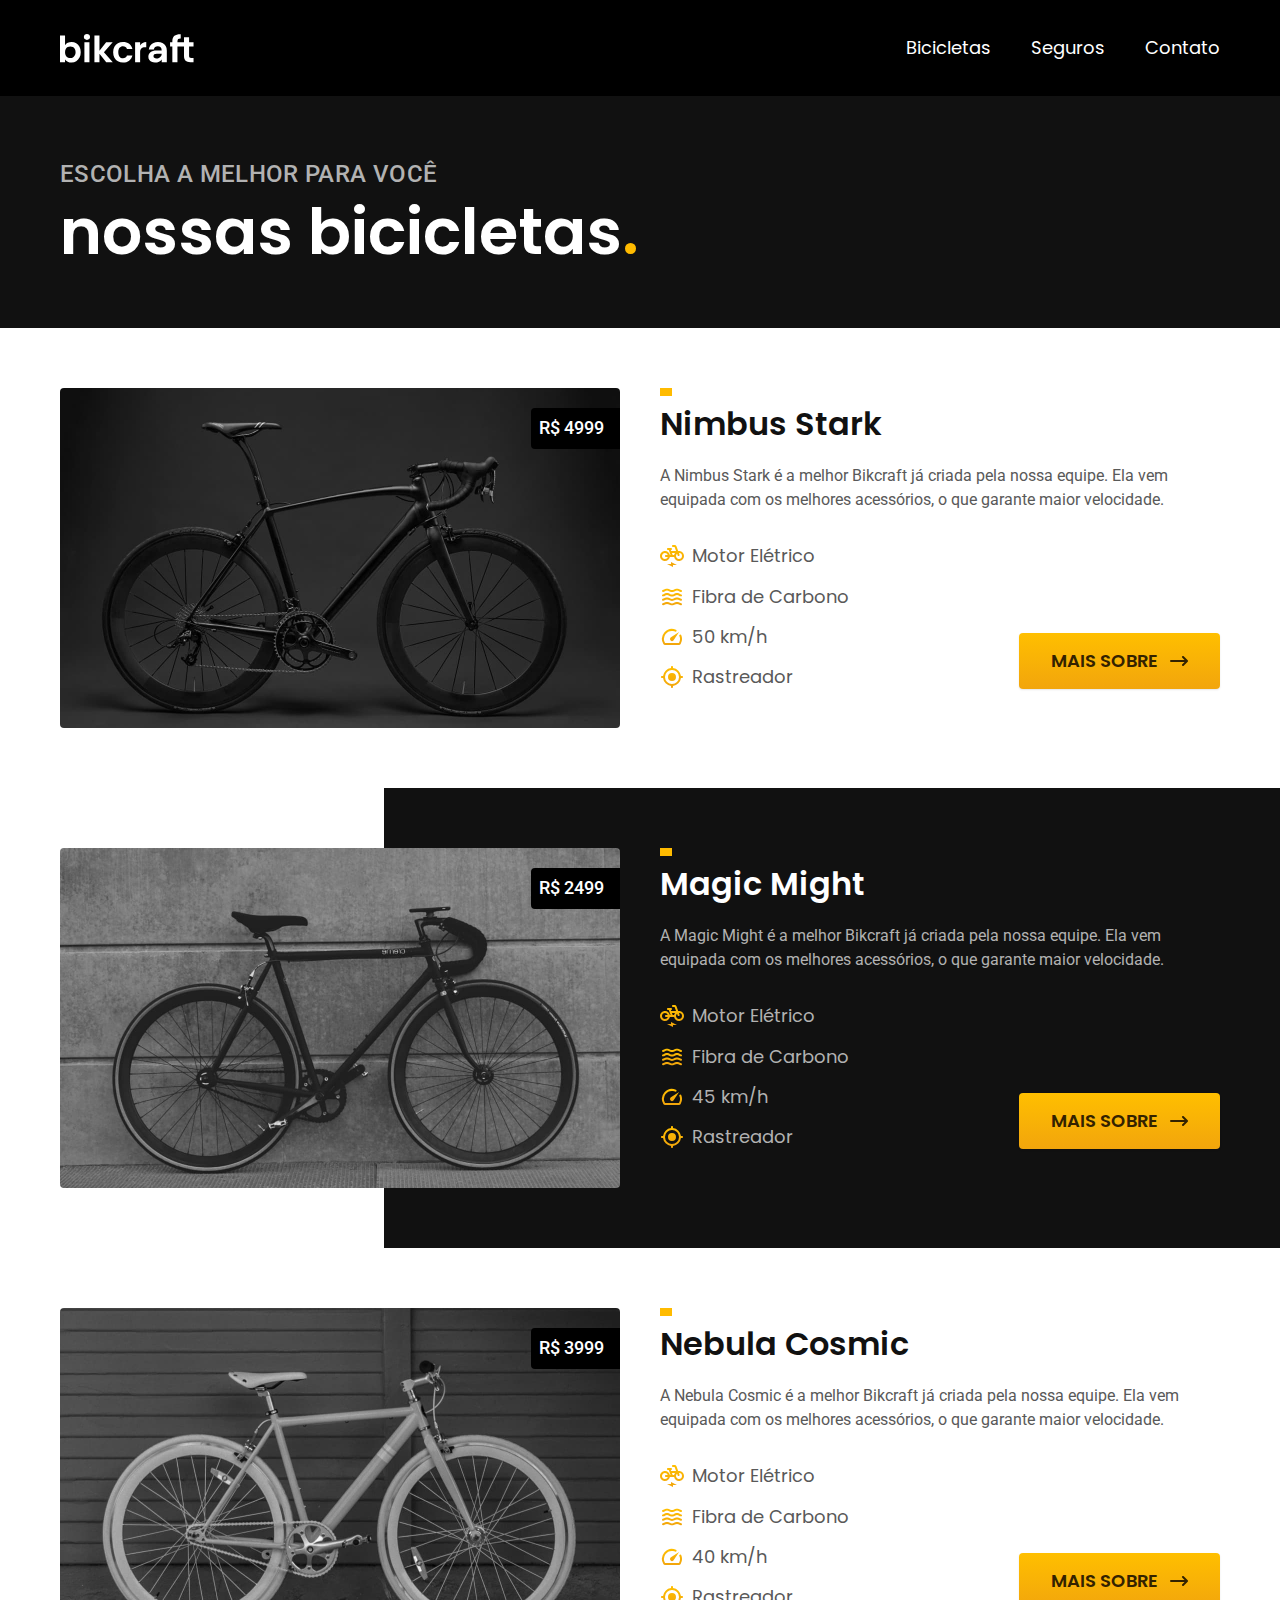
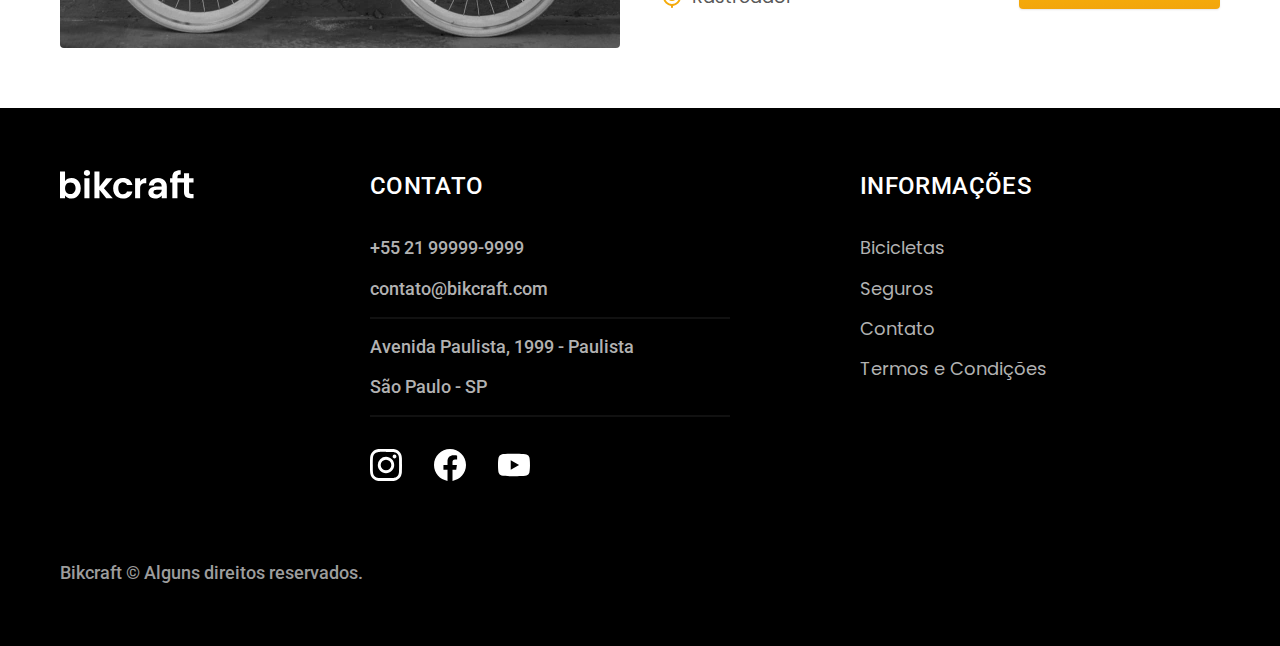
==== bicicletas.html @ 897b4e8e "tela bicicleta completa e seguro incompleta" ====
<!DOCTYPE html>
<html lang="pt-br">

<head>
  <meta charset="UTF-8">
  <meta name="viewport" content="width=device-width, initial-scale=1.0">
  <title>Bicicletas | Bikcraft</title>
  <meta name="description" content="Bicicletas Bikcraft.">

  <link rel="preconnect" href="https://fonts.googleapis.com">
  <link rel="preconnect" href="https://fonts.gstatic.com" crossorigin>
  <link href="https://fonts.googleapis.com/css2?family=Merriweather:ital,wght@1,900&family=Poppins:wght@400;600&family=Roboto:wght@400;500&display=swap" rel="stylesheet">

  <link rel="stylesheet" href="./css/style.css">
</head>

<body id="bicicletas">
  <header class="header-bg">
    <div class="header container">
      <a href="./">
        <img src="./img/bikcraft.svg" alt="Bikcraft">
      </a>

      <nav aria-label="primaria">
        <ul class="header-menu font-1-m cor-0">
          <li><a href="./bicicletas.html">Bicicletas</a></li>
          <li><a href="./seguros.html">Seguros</a></li>
          <li><a href="./contato.html">Contato</a></li>
        </ul>
      </nav>
    </div>
  </header>

  <main>
    <div class="titulo-bg">
      <div class="titulo container">
        <p class="font-2-l-b cor-5">Escolha a melhor para você</p>
        <h1 class="font-1-xxl cor-0">nossas bicicletas<span class="cor-p1">.</span></h1>
      </div>

    </div>

    <div class="bicicletas container">
      <div class="bicicletas-imagem">
        <img src="./img/bicicletas/nimbus.jpg" alt="Bicicleta preta">
        <span class="font-2-m cor-0">R$ 4999</span>
      </div>
      <div class="bicicletas-conteudo">
        <h2 class="font-1-xl">Nimbus Stark</h2>
        <p class="font-2-s cor-8">A Nimbus Stark é a melhor Bikcraft já criada pela nossa equipe. Ela vem equipada com os melhores acessórios, o que garante maior velocidade.</p>
        <ul class="font-1-m cor-8">
          <li>
            <img src="./img/icones/eletrica.svg" alt="">
            Motor Elétrico
          </li>
          <li>
            <img src="./img/icones/carbono.svg" alt="">
            Fibra de Carbono
          </li>
          <li>
            <img src="./img/icones/velocidade.svg" alt="">
            50 km/h
          </li>
          <li>
            <img src="./img/icones/rastreador.svg" alt="">
            Rastreador
          </li>
        </ul>
        <a class="botao seta" href="./bicicletas/nimbus.html">Mais Sobre</a>
      </div>
    </div>

    <div class="bicicletas-bg">
      <div class="bicicletas container">
        <div class="bicicletas-imagem">
          <img src="./img/bicicletas/magic.jpg" alt="Bicicleta preta">
          <span class="font-2-m cor-0">R$ 2499</span>
        </div>
        <div class="bicicletas-conteudo">
          <h2 class="font-1-xl cor-0">Magic Might</h2>
          <p class="font-2-s cor-5">A Magic Might é a melhor Bikcraft já criada pela nossa equipe. Ela vem equipada com os melhores acessórios, o que garante maior velocidade.</p>
          <ul class="font-1-m cor-5">
            <li>
              <img src="./img/icones/eletrica.svg" alt="">
              Motor Elétrico
            </li>
            <li>
              <img src="./img/icones/carbono.svg" alt="">
              Fibra de Carbono
            </li>
            <li>
              <img src="./img/icones/velocidade.svg" alt="">
              45 km/h
            </li>
            <li>
              <img src="./img/icones/rastreador.svg" alt="">
              Rastreador
            </li>
          </ul>
          <a class="botao seta" href="./bicicletas/magic.html">Mais Sobre</a>
        </div>
      </div>
    </div>

    <div class="bicicletas container">
      <div class="bicicletas-imagem">
        <img src="./img/bicicletas/nebula.jpg" alt="Bicicleta preta">
        <span class="font-2-m cor-0">R$ 3999</span>
      </div>
      <div class="bicicletas-conteudo">
        <h2 class="font-1-xl">Nebula Cosmic</h2>
        <p class="font-2-s cor-8">A Nebula Cosmic é a melhor Bikcraft já criada pela nossa equipe. Ela vem equipada com os melhores acessórios, o que garante maior velocidade.</p>
        <ul class="font-1-m cor-8">
          <li>
            <img src="./img/icones/eletrica.svg" alt="">
            Motor Elétrico
          </li>
          <li>
            <img src="./img/icones/carbono.svg" alt="">
            Fibra de Carbono
          </li>
          <li>
            <img src="./img/icones/velocidade.svg" alt="">
            40 km/h
          </li>
          <li>
            <img src="./img/icones/rastreador.svg" alt="">
            Rastreador
          </li>
        </ul>
        <a class="botao seta" href="./bicicletas/nebula.html">Mais Sobre</a>
      </div>
    </div>

  </main>

  <footer class="footer-bg">
    <div class="footer container">
      <img src="./img/bikcraft.svg" alt="Bikcraft">
      <div class="footer-contato">
        <h3 class="font-2-l-b cor-0">Contato</h3>
        <ul class="font-2-m cor-5">
          <li><a href="tel:+5521999999999">+55 21 99999-9999</a></li>
          <li><a href="mailto:teste@email.com">contato@bikcraft.com</a></li>
          <li>Avenida Paulista, 1999 - Paulista</li>
          <li>São Paulo - SP</li>
        </ul>
        <div class="footer-redes">
          <a href="./">
            <img src="./img/redes/instagram.svg" alt="Instagram">
          </a>
          <a href="./">
            <img src="./img/redes/facebook.svg" alt="Facebook">
          </a>
          <a href="./">
            <img src="./img/redes/youtube.svg" alt="Youtube">
          </a>
        </div>
      </div>
      <div class="footer-informacoes">
        <h3 class="font-2-l-b cor-0">Informações</h3>
        <nav>
          <ul class="font-1-m cor-5">
            <li><a href="./bicicletas.html">Bicicletas</a></li>
            <li><a href="./seguros.html">Seguros</a></li>
            <li><a href="./contato.html">Contato</a></li>
            <li><a href="./termos.html">Termos e Condições</a></li>
          </ul>
        </nav>
      </div>
      <p class="footer-copy font-2-m cor-6">Bikcraft © Alguns direitos reservados.</p>
    </div>
  </footer>
</body>

</html>
---- css/style.css ----
@import "./global/global.css";
@import "./utilidades/tipografia.css";
@import "./utilidades/cores.css";
@import "./global/header.css";
@import "./global/footer.css";

/* Utilidades */
@import "./utilidades/componentes.css";

/* Home */
@import "./home/introducao.css";
@import "./home/tecnologia.css";
@import "./home/parceiros.css";
@import "./home/depoimento.css";

/* Bicicletas */
@import "./bicicletas/bicicletas.css";
@import "./bicicletas/bicicletas-lista.css";

/* Seguros */
@import "./seguros/perguntas.css";
@import "./seguros/seguros.css";
@import "./seguros/vantagens.css";

/* Termos */
@import "./termos/termos.css";
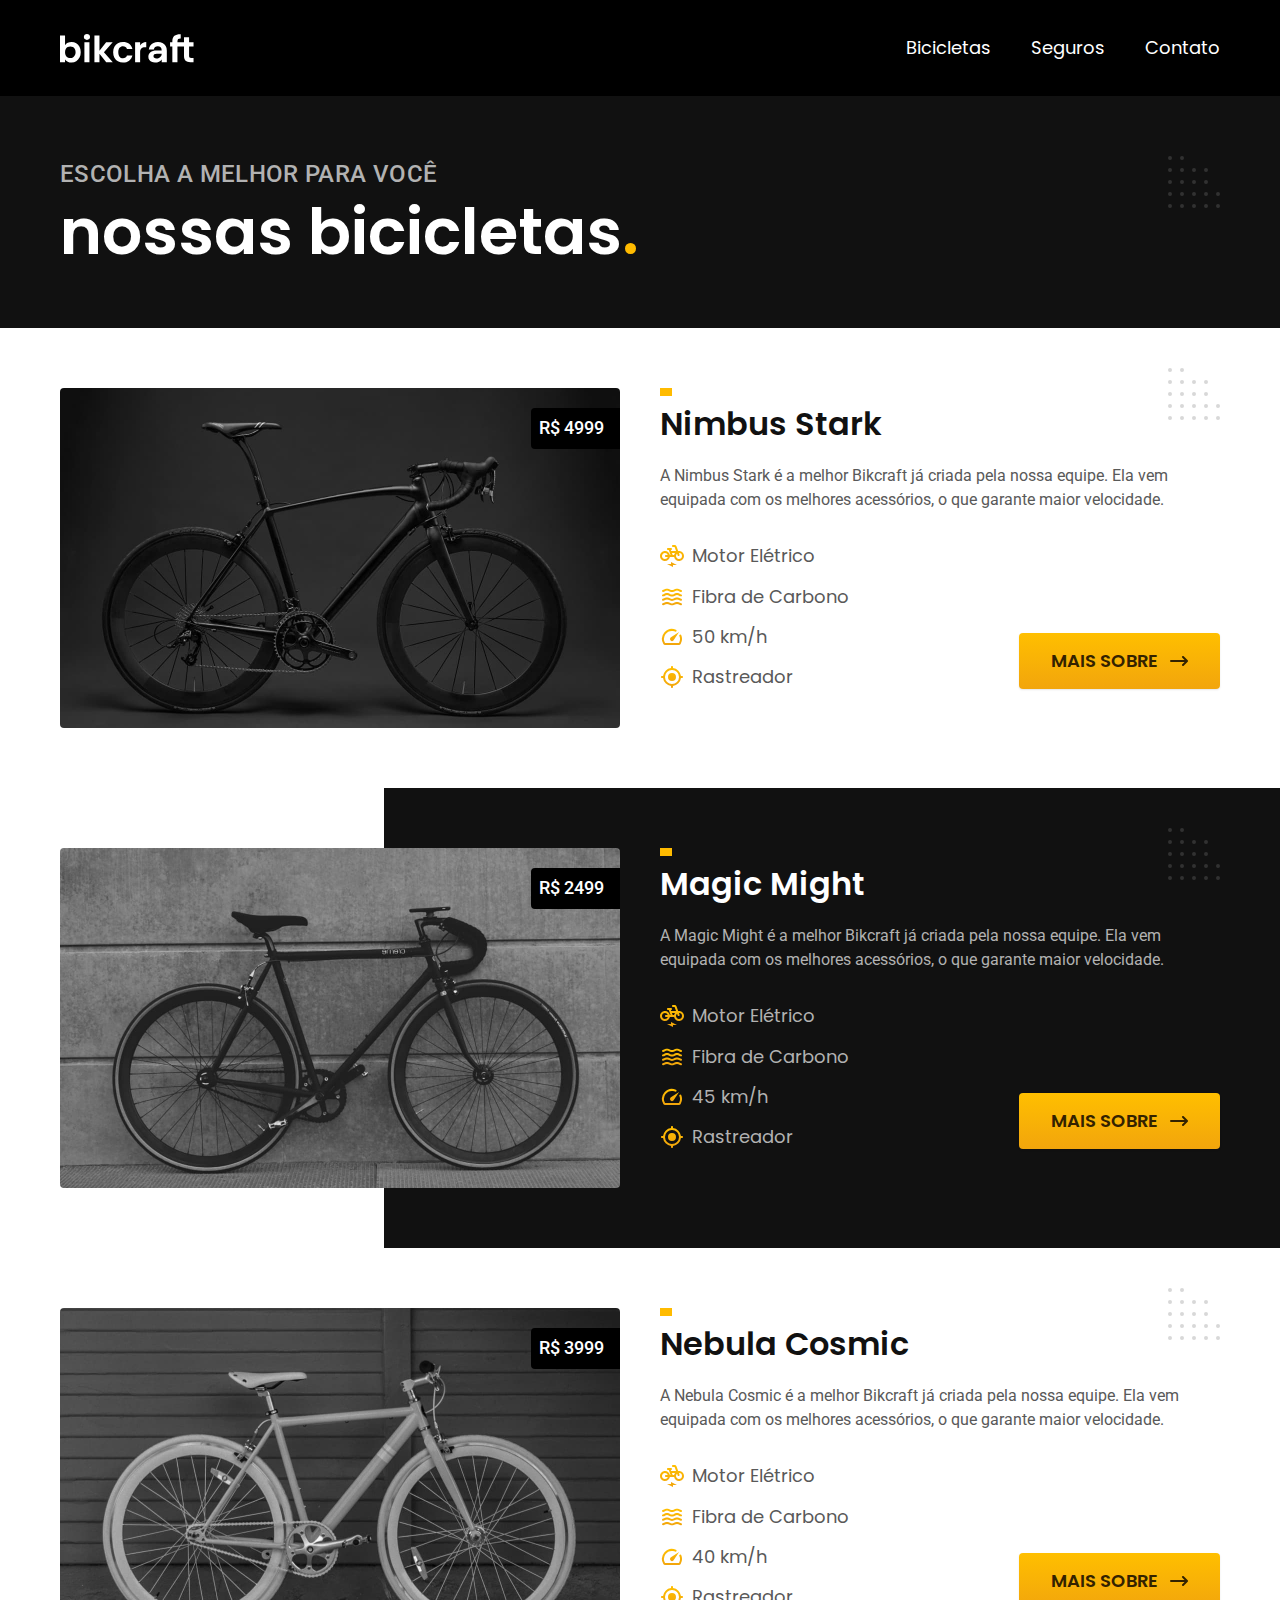
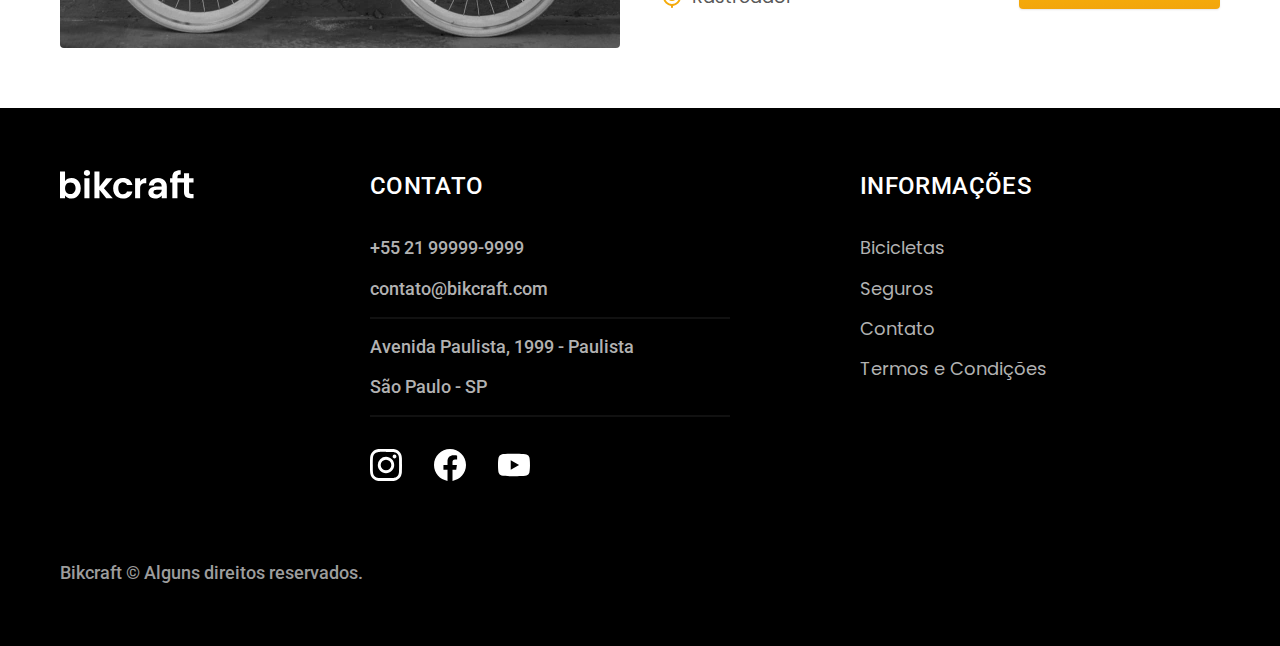
==== commit 22d6f02d: "html e css completo" ====
--- a/bicicletas.html
+++ b/bicicletas.html
@@ -11,6 +11,7 @@
   <link rel="preconnect" href="https://fonts.gstatic.com" crossorigin>
   <link href="https://fonts.googleapis.com/css2?family=Merriweather:ital,wght@1,900&family=Poppins:wght@400;600&family=Roboto:wght@400;500&display=swap" rel="stylesheet">
 
+  <link rel="preload" href="./css/style.css" as="style">
   <link rel="stylesheet" href="./css/style.css">
 </head>
 
@@ -18,7 +19,7 @@
   <header class="header-bg">
     <div class="header container">
       <a href="./">
-        <img src="./img/bikcraft.svg" alt="Bikcraft">
+        <img src="./img/bikcraft.svg" width="136" height="32" alt="Bikcraft">
       </a>
 
       <nav aria-label="primaria">
@@ -42,7 +43,7 @@
 
     <div class="bicicletas container">
       <div class="bicicletas-imagem">
-        <img src="./img/bicicletas/nimbus.jpg" alt="Bicicleta preta">
+        <img src="./img/bicicletas/nimbus.jpg" width="1120" height="680" alt="Bicicleta preta">
         <span class="font-2-m cor-0">R$ 4999</span>
       </div>
       <div class="bicicletas-conteudo">
@@ -50,19 +51,19 @@
         <p class="font-2-s cor-8">A Nimbus Stark é a melhor Bikcraft já criada pela nossa equipe. Ela vem equipada com os melhores acessórios, o que garante maior velocidade.</p>
         <ul class="font-1-m cor-8">
           <li>
-            <img src="./img/icones/eletrica.svg" alt="">
+            <img src="./img/icones/eletrica.svg" width="24" height="24" alt="">
             Motor Elétrico
           </li>
           <li>
-            <img src="./img/icones/carbono.svg" alt="">
+            <img src="./img/icones/carbono.svg" width="24" height="24" alt="">
             Fibra de Carbono
           </li>
           <li>
-            <img src="./img/icones/velocidade.svg" alt="">
+            <img src="./img/icones/velocidade.svg" width="24" height="24" alt="">
             50 km/h
           </li>
           <li>
-            <img src="./img/icones/rastreador.svg" alt="">
+            <img src="./img/icones/rastreador.svg" width="24" height="24" alt="">
             Rastreador
           </li>
         </ul>
@@ -73,7 +74,7 @@
     <div class="bicicletas-bg">
       <div class="bicicletas container">
         <div class="bicicletas-imagem">
-          <img src="./img/bicicletas/magic.jpg" alt="Bicicleta preta">
+          <img src="./img/bicicletas/magic.jpg" width="1120" height="680" alt="Bicicleta preta">
           <span class="font-2-m cor-0">R$ 2499</span>
         </div>
         <div class="bicicletas-conteudo">
@@ -81,19 +82,19 @@
           <p class="font-2-s cor-5">A Magic Might é a melhor Bikcraft já criada pela nossa equipe. Ela vem equipada com os melhores acessórios, o que garante maior velocidade.</p>
           <ul class="font-1-m cor-5">
             <li>
-              <img src="./img/icones/eletrica.svg" alt="">
+              <img src="./img/icones/eletrica.svg" width="24" height="24" alt="">
               Motor Elétrico
             </li>
             <li>
-              <img src="./img/icones/carbono.svg" alt="">
+              <img src="./img/icones/carbono.svg" width="24" height="24" alt="">
               Fibra de Carbono
             </li>
             <li>
-              <img src="./img/icones/velocidade.svg" alt="">
+              <img src="./img/icones/velocidade.svg" width="24" height="24" alt="">
               45 km/h
             </li>
             <li>
-              <img src="./img/icones/rastreador.svg" alt="">
+              <img src="./img/icones/rastreador.svg" width="24" height="24" alt="">
               Rastreador
             </li>
           </ul>
@@ -104,7 +105,7 @@
 
     <div class="bicicletas container">
       <div class="bicicletas-imagem">
-        <img src="./img/bicicletas/nebula.jpg" alt="Bicicleta preta">
+        <img src="./img/bicicletas/nebula.jpg" width="1120" height="680" alt="Bicicleta preta">
         <span class="font-2-m cor-0">R$ 3999</span>
       </div>
       <div class="bicicletas-conteudo">
@@ -112,19 +113,19 @@
         <p class="font-2-s cor-8">A Nebula Cosmic é a melhor Bikcraft já criada pela nossa equipe. Ela vem equipada com os melhores acessórios, o que garante maior velocidade.</p>
         <ul class="font-1-m cor-8">
           <li>
-            <img src="./img/icones/eletrica.svg" alt="">
+            <img src="./img/icones/eletrica.svg" width="24" height="24" alt="">
             Motor Elétrico
           </li>
           <li>
-            <img src="./img/icones/carbono.svg" alt="">
+            <img src="./img/icones/carbono.svg" width="24" height="24" alt="">
             Fibra de Carbono
           </li>
           <li>
-            <img src="./img/icones/velocidade.svg" alt="">
+            <img src="./img/icones/velocidade.svg" width="24" height="24" alt="">
             40 km/h
           </li>
           <li>
-            <img src="./img/icones/rastreador.svg" alt="">
+            <img src="./img/icones/rastreador.svg" width="24" height="24" alt="">
             Rastreador
           </li>
         </ul>
@@ -136,7 +137,7 @@
 
   <footer class="footer-bg">
     <div class="footer container">
-      <img src="./img/bikcraft.svg" alt="Bikcraft">
+      <img src="./img/bikcraft.svg" width="136" height="32" alt="Bikcraft">
       <div class="footer-contato">
         <h3 class="font-2-l-b cor-0">Contato</h3>
         <ul class="font-2-m cor-5">
@@ -147,13 +148,13 @@
         </ul>
         <div class="footer-redes">
           <a href="./">
-            <img src="./img/redes/instagram.svg" alt="Instagram">
+            <img src="./img/redes/instagram.svg" width="32" height="32" alt="Instagram">
           </a>
           <a href="./">
-            <img src="./img/redes/facebook.svg" alt="Facebook">
+            <img src="./img/redes/facebook.svg" width="32" height="32" alt="Facebook">
           </a>
           <a href="./">
-            <img src="./img/redes/youtube.svg" alt="Youtube">
+            <img src="./img/redes/youtube.svg" width="32" height="32" alt="Youtube">
           </a>
         </div>
       </div>
--- a/css/style.css
+++ b/css/style.css
@@ -6,6 +6,7 @@
 
 /* Utilidades */
 @import "./utilidades/componentes.css";
+@import "./utilidades/formulario.css";
 
 /* Home */
 @import "./home/introducao.css";
@@ -17,10 +18,21 @@
 @import "./bicicletas/bicicletas.css";
 @import "./bicicletas/bicicletas-lista.css";
 
+/* Bicicleta */
+@import "./bicicleta/bicicleta.css";
+@import "./bicicleta/seguro.css";
+
 /* Seguros */
 @import "./seguros/perguntas.css";
 @import "./seguros/seguros.css";
 @import "./seguros/vantagens.css";
 
+/* Contato */
+@import "./contato/contato.css";
+@import "./contato/lojas.css";
+
+/* Orçamento */
+@import "./orcamento/orcamento.css";
+
 /* Termos */
 @import "./termos/termos.css";
--- a/css/style.css
+++ b/css/style.css
@@ -6,6 +6,7 @@
 
 /* Utilidades */
 @import "./utilidades/componentes.css";
+@import "./utilidades/formulario.css";
 
 /* Home */
 @import "./home/introducao.css";
@@ -17,10 +18,21 @@
 @import "./bicicletas/bicicletas.css";
 @import "./bicicletas/bicicletas-lista.css";
 
+/* Bicicleta */
+@import "./bicicleta/bicicleta.css";
+@import "./bicicleta/seguro.css";
+
 /* Seguros */
 @import "./seguros/perguntas.css";
 @import "./seguros/seguros.css";
 @import "./seguros/vantagens.css";
 
+/* Contato */
+@import "./contato/contato.css";
+@import "./contato/lojas.css";
+
+/* Orçamento */
+@import "./orcamento/orcamento.css";
+
 /* Termos */
 @import "./termos/termos.css";
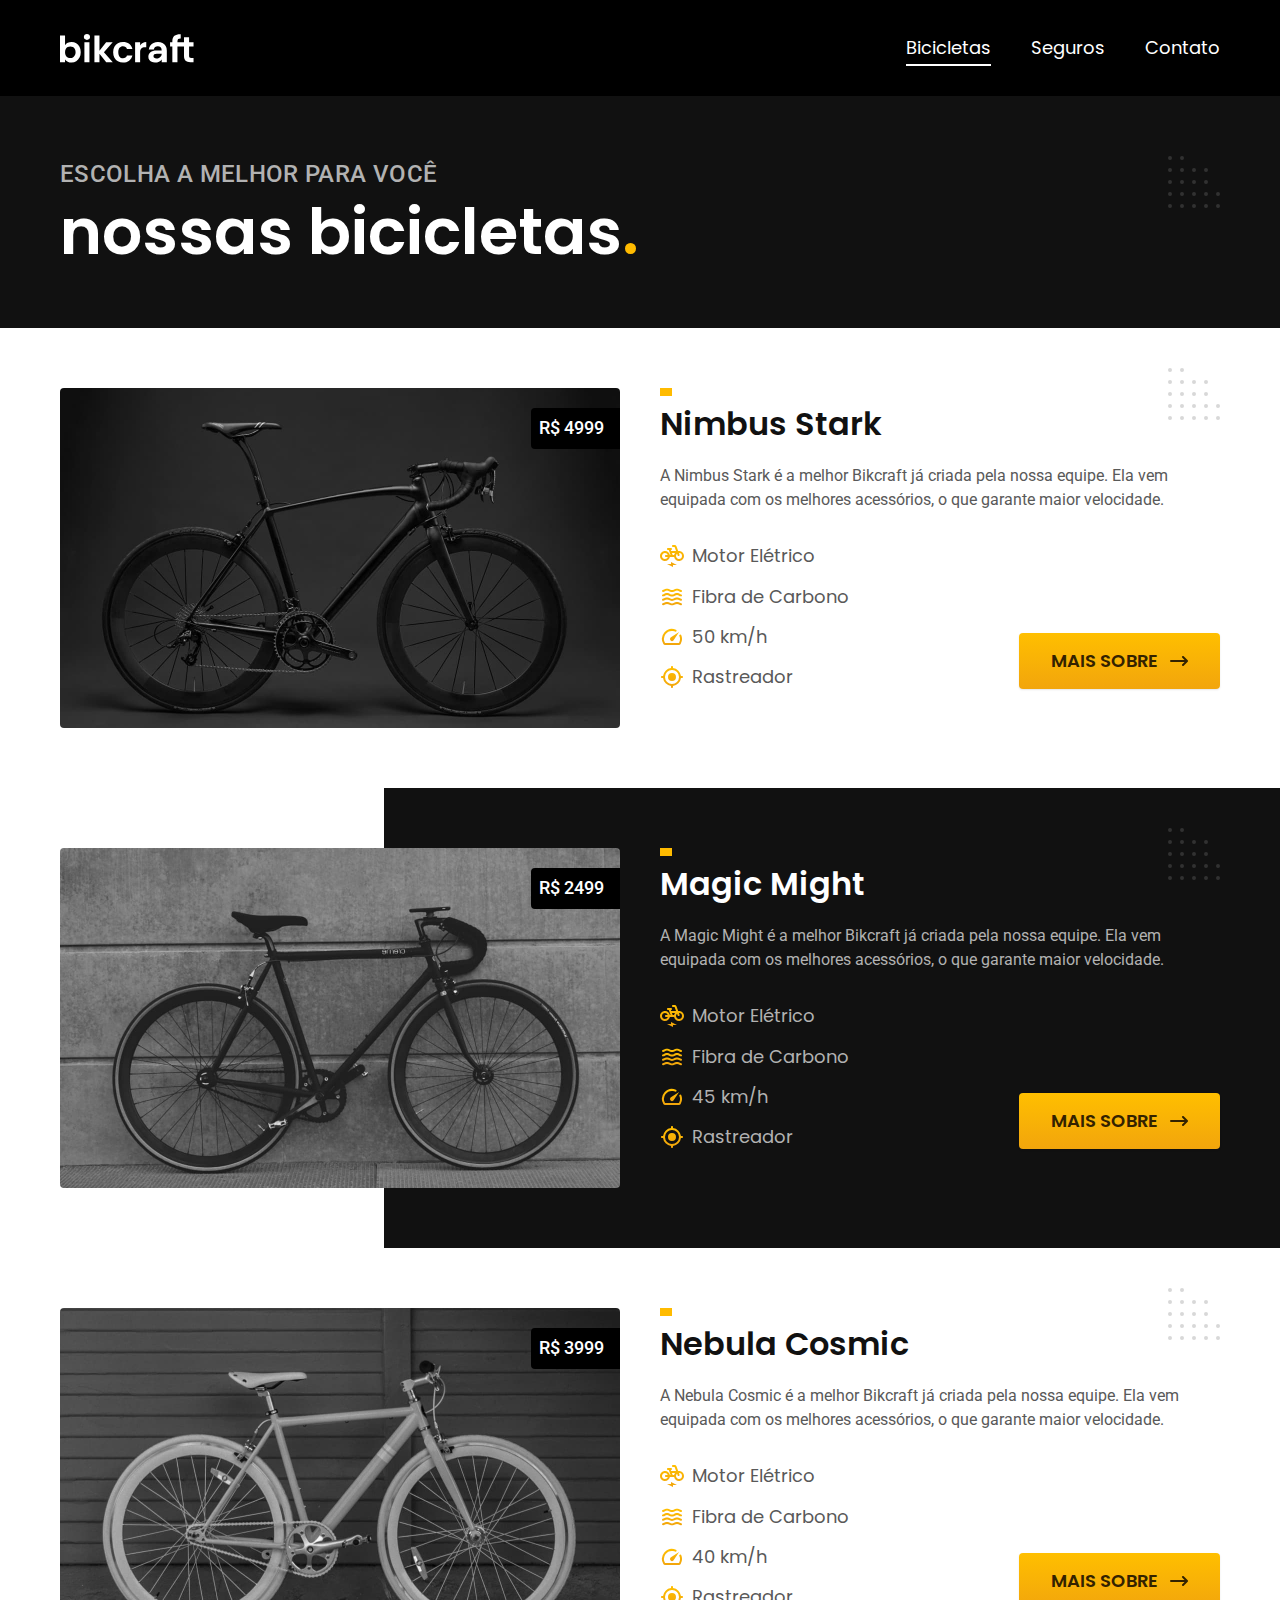
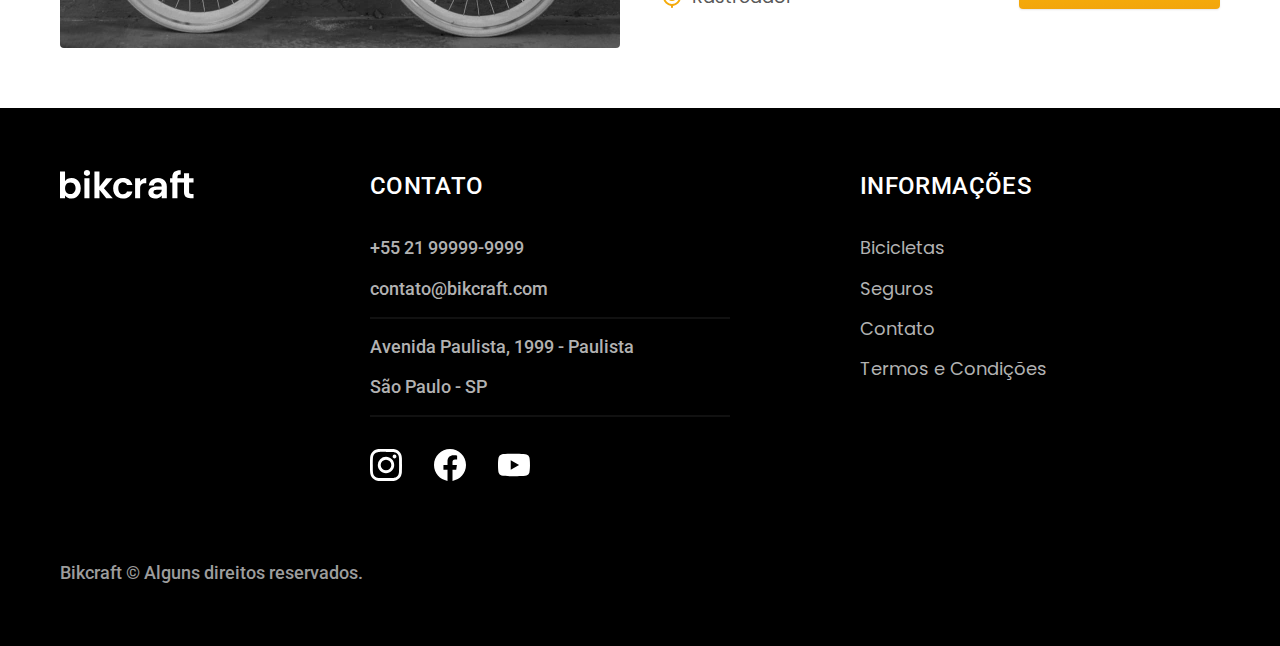
==== commit fca303cd: "site com javascript" ====
--- a/bicicletas.html
+++ b/bicicletas.html
@@ -11,8 +11,10 @@
   <link rel="preconnect" href="https://fonts.gstatic.com" crossorigin>
   <link href="https://fonts.googleapis.com/css2?family=Merriweather:ital,wght@1,900&family=Poppins:wght@400;600&family=Roboto:wght@400;500&display=swap" rel="stylesheet">
 
+  <link rel="icon" href="./favicon.svg" type="image/svg+xml">
   <link rel="preload" href="./css/style.css" as="style">
   <link rel="stylesheet" href="./css/style.css">
+  <script>document.documentElement.classList.add('js');</script>
 </head>
 
 <body id="bicicletas">
@@ -172,6 +174,7 @@
       <p class="footer-copy font-2-m cor-6">Bikcraft © Alguns direitos reservados.</p>
     </div>
   </footer>
+  <script src="./js/script.js"></script>
 </body>
 
 </html>